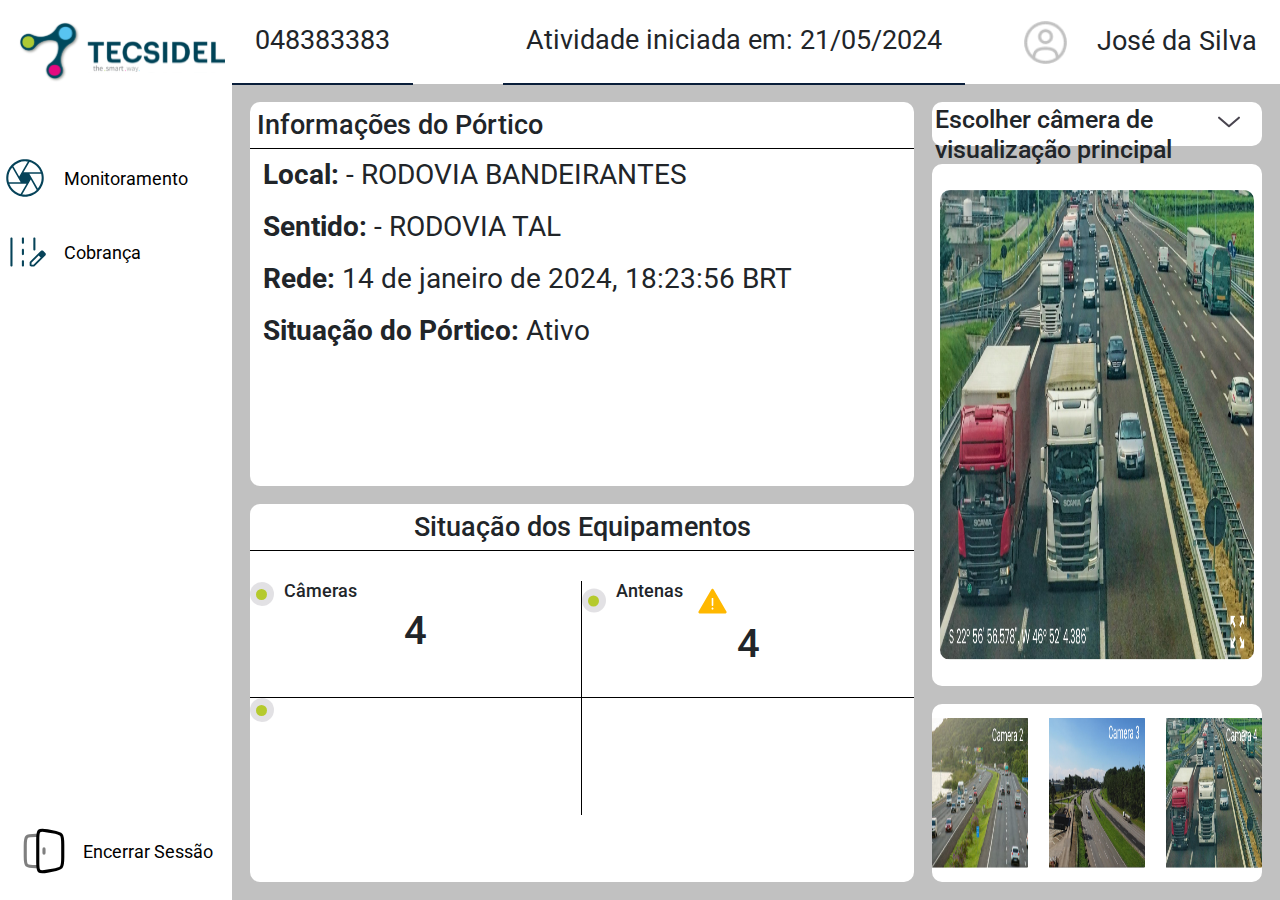
==== src/pages/Home/index.html @ 0fec7f9e "Atualização" ====
<!DOCTYPE html>
<html lang="pt-br">
<head>
  <meta charset="UTF-8">
  <meta name="viewport" content="width=device-width, initial-scale=1.0">
  <link rel="preconnect" href="https://fonts.googleapis.com">
  <link rel="preconnect" href="https://fonts.gstatic.com" crossorigin>
  <link rel="preconnect" href="https://fonts.googleapis.com">
  <link rel="preconnect" href="https://fonts.gstatic.com" crossorigin>
  <link href="https://fonts.googleapis.com/css2?family=Poppins:ital,wght@0,100;0,200;0,300;0,400;0,500;0,600;0,700;0,800;0,900;1,100;1,200;1,300;1,400;1,500;1,600;1,700;1,800;1,900&family=Roboto:ital,wght@0,100;0,300;0,400;0,500;0,700;0,900;1,100;1,300;1,400;1,500;1,700;1,900&display=swap" rel="stylesheet">

  <link href="https://cdn.jsdelivr.net/npm/bootstrap@5.3.3/dist/css/bootstrap.min.css" rel="stylesheet" integrity="sha384-QWTKZyjpPEjISv5WaRU9OFeRpok6YctnYmDr5pNlyT2bRjXh0JMhjY6hW+ALEwIH" crossorigin="anonymous">
  <link rel="stylesheet" href="style.css">
  <title>Tecsidel</title>
</head>
<body>

  <header>
    <div>
      <p>048383383</p>
      <p>Atividade iniciada em: 21/05/2024</p>
    </div>
    <div id="user">
      <img src="../../assets/usuário.png" alt="Imagem de usuário">
      <p>José da Silva</p>
    </div>
  </header>
  <nav>    
    <div>
      <img id="logo" src="../../assets/logo2.svg" alt="Logo da empresa Tecsidel">
      <button>
        <img src="../../assets/monitoramento.svg" alt="imagem de uma camera">
        Monitoramento
      </button>
      <button>
        <img src="../../assets/cobranca.svg" alt="imagem de uma pista">
        Cobrança
      </button>
    </div>
    <button>
      <img src="../../assets/encerrar.svg" alt="">
      Encerrar Sessão
    </button>
  </nav>

  <section id="informations">
    <h1>Informações do Pórtico</h1>
    <p><strong>Local:</strong> - RODOVIA BANDEIRANTES</p>
    <p><strong>Sentido:</strong> - RODOVIA TAL</p>
    <p><strong>Rede:</strong> 14 de janeiro de 2024, 18:23:56 BRT</p>
    <p><strong>Situação do Pórtico:</strong> Ativo</p>
  </section>

  <section id="situations">
  <h1>Situação dos Equipamentos</h1>
  <div id="organization">
    <div id="area1">
      <span>
        <img src="../../assets/sinal.svg" alt="Imagem de círculo verde">
        <h3>Câmeras</h3>
      </span>
      <h2>4</h2>
    </div>
    <div id="area2">
      <span>
        <img src="../../assets/sinal.svg" alt="Imagem de círculo verde">
        <h3>Antenas</h3>
        <img src="../../assets/atencao.svg" alt="Sinal de atenção">
      </span>
      <h2>4</h2>
    </div>
    <div id="area3">
      <img src="../../assets/sinal.svg" alt="Imagem de círculo verde">       
    </div>
    <div id="area4"></div>
  </div>
</section>


  <section id="selection">
    <h1>Escolher câmera de visualização principal</h1>
    <img src="../../assets/selection.svg" alt="imagem de seta para baixo">
  </section>

  <section id="Can1">
    <img src="../../assets/can1.png" alt="Imagem de rodovias com carros e caminhões">
  </section>

  <section id="others">
    <img src="../../assets/can2.png" alt="">
    <img src="../../assets/can3.png" alt="">
    <img src="../../assets/can4.png" alt="">
  </section>



  <script src="https://cdn.jsdelivr.net/npm/bootstrap@5.3.3/dist/js/bootstrap.bundle.min.js" integrity="sha384-YvpcrYf0tY3lHB60NNkmXc5s9fDVZLESaAA55NDzOxhy9GkcIdslK1eN7N6jIeHz" crossorigin="anonymous"></script>
</body>
</html>
---- src/pages/Home/style.css ----
* {
  margin: 0;
  padding: 0;
  font-family: "Roboto", sans-serif;
  font-weight: 400;
  font-style: normal;
}

:root {
  font-size: 62.5%;
}

body {
  display: grid;
  grid-template-columns: 23.2rem 70.0rem auto;
  grid-template-rows: 8.4rem 8.0rem 34.0rem 20.0rem;
  grid-template-areas: 
  "nav header header" 
  "nav section section3"
  "nav section section4"
  "nav section2 section4"
  "nav section2 section5"
  ;
  width: 100%;
  height: 100vh;
  background: #c1c1c1;
}

header {
  grid-area: header;
  display: flex;
  align-items: center;
  justify-content: center;
  background: white;
  display: flex;

  justify-content: space-between;
}

header div {
  display: flex;
  gap: 9.0rem;
  align-items: center;
  justify-content: center;
}


header div img {
  height: 4.3rem;
}

header div p {
  margin-top: 0.8rem;
  font-size: 2.7rem;
  padding: 23px;
  border-bottom: 2px solid #091E3A;
}

#user {
  display: flex;
  gap: .7rem;
  align-items: center;
  justify-content: center;
}

#user p {
  border: none;
}

nav {
  grid-area: nav;
  background: white;
  display: flex;
  justify-content: space-between;
  height: 100vh;
  flex-direction: column;
}

#logo {
  width: 20.7rem;
  height: 6.5rem;

  margin: 1.8rem .7rem 7.0rem 1.8rem;
}

nav button {
  display: flex;
  align-items: center;
  gap: 14px;
  justify-content: center;
  text-align: center;
  font-size: 18px;
  border: none;
  background: none;

  margin-bottom: 24px;
}

nav button img{
  width: 5rem;
  height: 5rem;
}

section {
  font-family: "Poppins", sans-serif;
  font-weight: 400;
  font-style: normal;
}

#informations {
  grid-area: section;
  display: flex;
  margin: 18px;
  border-radius: 10px;
  background: white;
  flex-direction: column;
}

#informations h1 {
  border-bottom: 1px solid black;
  font-size: 2.7rem;
  padding: 1%;
}

#informations p {
  font-size: 28px;
  padding: 0 2%;
}


#situations {
  grid-area: section2;
  display: flex;
  flex-direction: column;
  margin: 0 18px 18px 18px;
  border-radius: 10px;
  background: white;
}

#situations h1 {
  border-bottom: 1px solid black;
  font-size: 2.7rem;
  padding: 1%;
  text-align: center;
}

#organization {
  display: grid;
  margin-top: 2.5rem;
  grid-template-columns: 50% 50%;
  grid-template-rows: 100% 100%;
  width: 100%;
  grid-template-areas: 
  "area1 area2"
  "area3 area4"
  ;
}

#area1 {
  grid-area: area1;
  border-bottom: 1px solid black;
  border-right: 1px solid black;
  height: 100%;
}

#area1 span{
  display: flex;
  gap: 1rem;
}

#area1 h2{
  text-align: center;
  font-size: 4rem;
}

#area2 {
  grid-area: area2;
  border-bottom: 1px solid black;
  height: 100%;

}

#area2 span {
  display: flex;
  gap: 1rem;
}

#area2 h2 {
  text-align: center;
  font-size: 4rem;
}

#area3 {
  grid-area: area3;
  border-right: 1px solid black;
  height: 100%;
}

#area3 span {
  display: flex;
  gap: 1rem;
}

#area3 h2 {
  text-align: center;
  font-size: 4rem;
}

#area4 {
  grid-area: area4;
  height: 100%;

}

#area4 span {
  display: flex;
  gap: 1rem;
}

#area4 h2 {
  text-align: center;
  font-size: 4rem;
}

#selection {
  grid-area: section3;
  display: flex;
  justify-content: space-between;
  margin: 18px 18px 18px 0;
  padding: 1%;
  border-radius: 10px;
  background: white;
}

#selection img {
  width: 3.4rem;
  height: 3.4rem;

  margin-right: 1.3rem;
  cursor: pointer;
}

#Can1 {
  grid-area: section4;
  display: flex;
  margin: 0 18px 18px 0;
  align-items: center;
  justify-content: center;
  border-radius: 10px;
  background: white;
}

#Can1 img{
  width: 95%;
  height: 90%;

  border-radius: 10px;
}

#others {
  grid-area: section5;
  display: flex;
  gap: 2.05rem;
  align-items: center;
  margin: 0 18px 18px 0;
  padding: 10px;
  justify-content: center;
  border-radius: 10px;
  background: white;
}

#others img{
  display: flex;
  width: 31%;
  height: 95%;

}
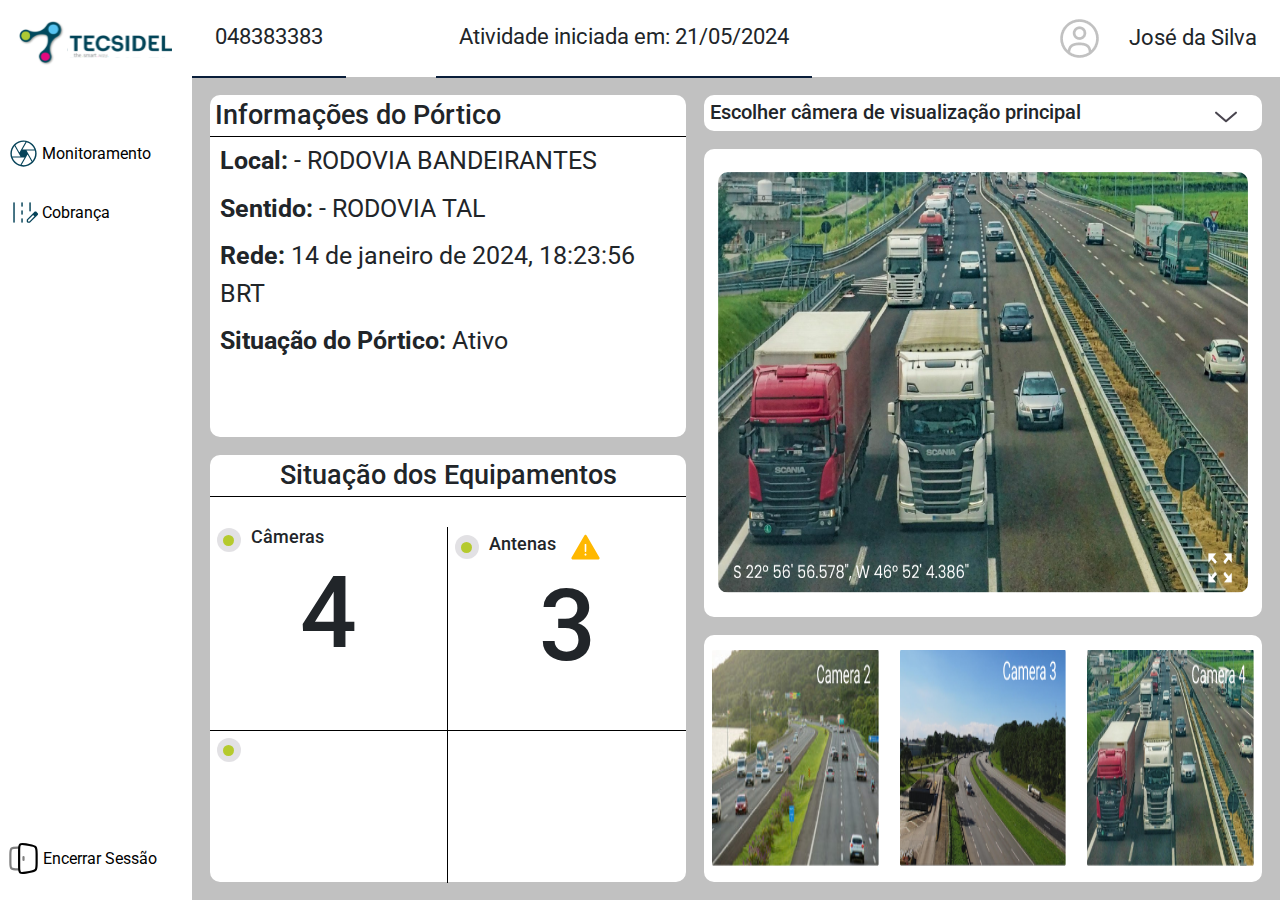
==== commit e5c70e93: "Atualização" ====
--- a/src/pages/Home/index.html
+++ b/src/pages/Home/index.html
@@ -67,7 +67,7 @@
         <h3>Antenas</h3>
         <img src="../../assets/atencao.svg" alt="Sinal de atenção">
       </span>
-      <h2>4</h2>
+      <h2>3</h2>
     </div>
     <div id="area3">
       <img src="../../assets/sinal.svg" alt="Imagem de círculo verde">       
--- a/src/pages/Home/style.css
+++ b/src/pages/Home/style.css
@@ -12,8 +12,8 @@
 
 body {
   display: grid;
-  grid-template-columns: 23.2rem 70.0rem auto;
-  grid-template-rows: 8.4rem 8.0rem 34.0rem 20.0rem;
+  grid-template-columns: 15% 40% auto;
+  grid-template-rows: 8.5% 8% 34% 20%;
   grid-template-areas: 
   "nav header header" 
   "nav section section3"
@@ -44,15 +44,10 @@
   justify-content: center;
 }
 
-
-header div img {
-  height: 4.3rem;
-}
-
 header div p {
   margin-top: 0.8rem;
-  font-size: 2.7rem;
-  padding: 23px;
+  font-size: 220%;
+  padding: 2.3rem;
   border-bottom: 2px solid #091E3A;
 }
 
@@ -77,29 +72,26 @@
 }
 
 #logo {
-  width: 20.7rem;
-  height: 6.5rem;
-
+  width: 80%;
   margin: 1.8rem .7rem 7.0rem 1.8rem;
 }
 
 nav button {
   display: flex;
   align-items: center;
-  gap: 14px;
-  justify-content: center;
-  text-align: center;
-  font-size: 18px;
+  gap: 1%;
+  text-align: center;
+  font-size: 160%;
   border: none;
   background: none;
-
+  margin-left: 3%;
   margin-bottom: 24px;
 }
 
 nav button img{
-  width: 5rem;
-  height: 5rem;
-}
+  width: 3.5rem;
+}
+
 
 section {
   font-family: "Poppins", sans-serif;
@@ -118,12 +110,12 @@
 
 #informations h1 {
   border-bottom: 1px solid black;
-  font-size: 2.7rem;
+  font-size: 270%;
   padding: 1%;
 }
 
 #informations p {
-  font-size: 28px;
+  font-size: 250%;
   padding: 0 2%;
 }
 
@@ -165,12 +157,14 @@
 
 #area1 span{
   display: flex;
+  align-items: center;
+  margin-left: 3%;
   gap: 1rem;
 }
 
 #area1 h2{
   text-align: center;
-  font-size: 4rem;
+  font-size: 10rem;
 }
 
 #area2 {
@@ -182,22 +176,25 @@
 
 #area2 span {
   display: flex;
+  align-items: center;
+  margin-left: 3%;
   gap: 1rem;
 }
 
 #area2 h2 {
   text-align: center;
-  font-size: 4rem;
+  font-size: 10rem;
 }
 
 #area3 {
   grid-area: area3;
   border-right: 1px solid black;
-  height: 100%;
-}
-
-#area3 span {
-  display: flex;
+  height: 75%;
+}
+
+#area3 img {
+  display: flex;
+  margin: 3%;
   gap: 1rem;
 }
 
@@ -208,12 +205,13 @@
 
 #area4 {
   grid-area: area4;
-  height: 100%;
+  height: 80%;
 
 }
 
 #area4 span {
   display: flex;
+  margin-left: 3%;
   gap: 1rem;
 }
 
@@ -232,6 +230,10 @@
   background: white;
 }
 
+#selection h1{
+  font-size: 200%;
+}
+
 #selection img {
   width: 3.4rem;
   height: 3.4rem;
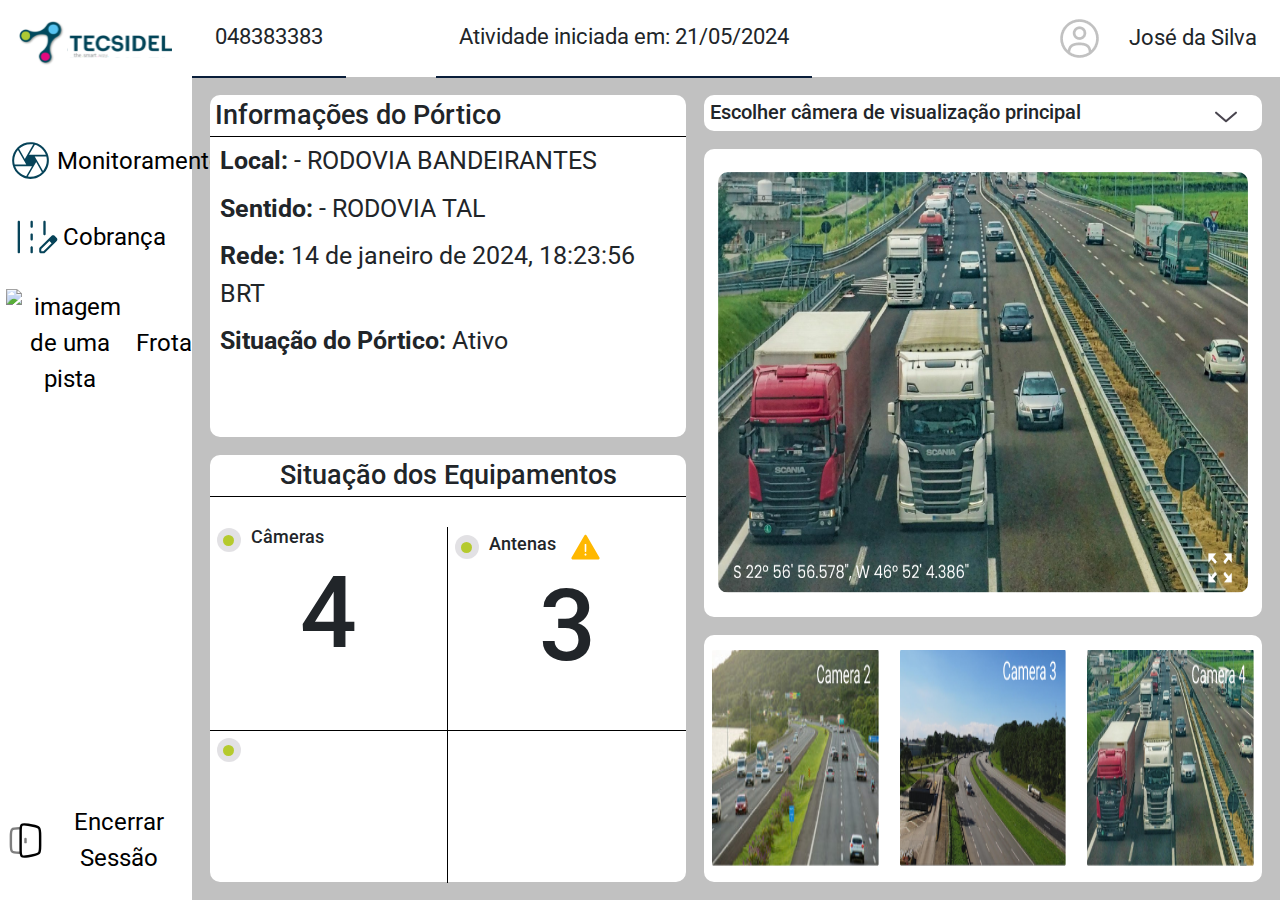
==== commit 48978265: "atualização" ====
--- a/src/pages/Home/index.html
+++ b/src/pages/Home/index.html
@@ -35,6 +35,10 @@
       <button>
         <img src="../../assets/cobranca.svg" alt="imagem de uma pista">
         Cobrança
+      </button>
+      <button>
+        <img src="../../assets/frota.svg" alt="imagem de uma pista">
+        Frota
       </button>
     </div>
     <button>
--- a/src/pages/Home/style.css
+++ b/src/pages/Home/style.css
@@ -81,17 +81,12 @@
   align-items: center;
   gap: 1%;
   text-align: center;
-  font-size: 160%;
+  font-size: 240%;
   border: none;
   background: none;
   margin-left: 3%;
   margin-bottom: 24px;
 }
-
-nav button img{
-  width: 3.5rem;
-}
-
 
 section {
   font-family: "Poppins", sans-serif;
